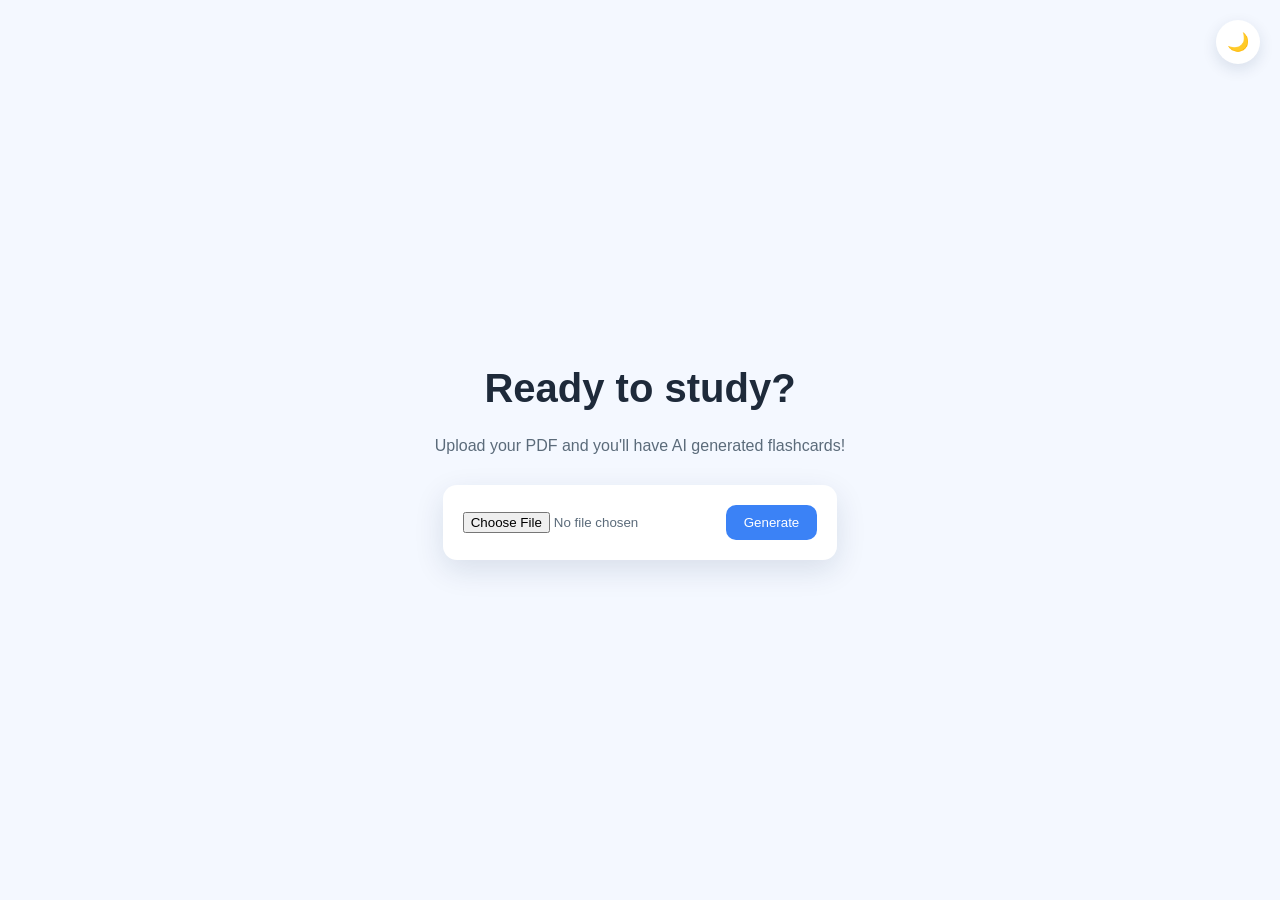
==== frontend/templates/index.html @ 55700ae7 "Refactor" ====
<!DOCTYPE html>
<html lang="en">
<head>
  <meta charset="UTF-8">
  <title>Flashcards AI</title>
  <link rel="stylesheet" href="../static/css/index.css">
</head>
<body>

<div class="main">
  <button class="theme-toggle" onclick="toggleTheme()">
    🌙
  </button>
  <h1>Ready to study?</h1>
  <p>Upload your PDF and you'll have AI generated flashcards!</p>

  <div class="upload-box">
    <input type="file" id="file">
    <button onclick="uploadPDF()">Generate</button>
  </div>

</div>

<script src="../static/json/upload.js"></script>
</body>
</html>
---- frontend/static/css/index.css ----
@import url('./styles.css');

.main {
  flex: 1;
  width: 100%;
  display: flex;
  flex-direction: column;
  justify-content: center;
  align-items: center;
  text-align: center;
}

h1 {
  font-size: 40px;
  margin-bottom: 10px;
}

p {
  color: var(--muted);
  margin-bottom: 30px;
}

.upload-box {
  background: var(--card);
  padding: 20px;
  border-radius: 14px;
  box-shadow: 0 10px 30px var(--shadow);
  display: flex;
  gap: 10px;
  align-items: center;
  justify-content: center;
}

input[type="file"] {
  color: var(--muted);
}

button {
  background: var(--primary);
  color: white;
  border: none;
  padding: 10px 18px;
  cursor: pointer;
  border-radius: 10px;
  transition: 0.2s;
}

button:hover {
  background: var(--primary-dark);
  transform: translateY(-1px);
}
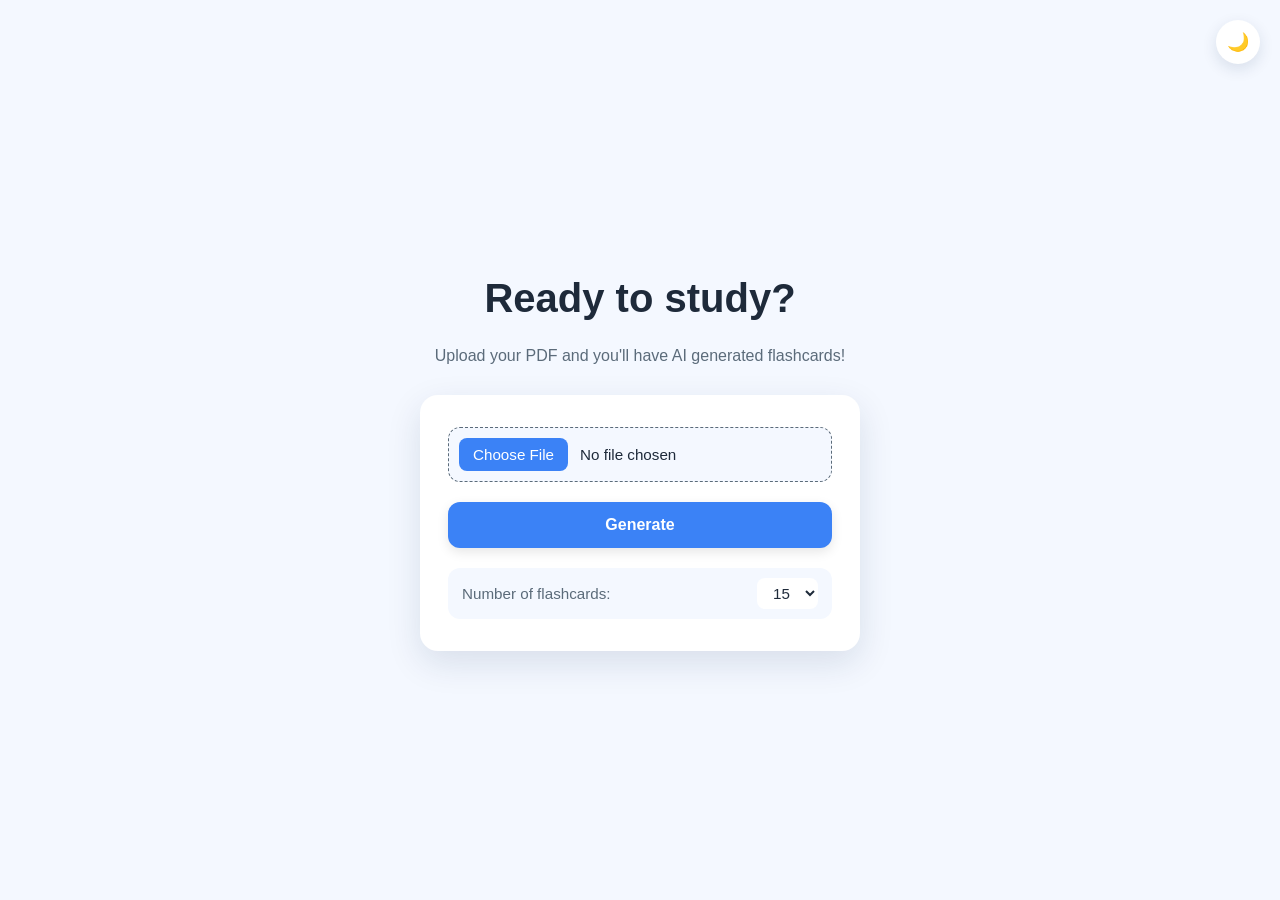
==== commit 705af2f6: "Button management, shuffle action" ====
--- a/frontend/templates/index.html
+++ b/frontend/templates/index.html
@@ -15,8 +15,16 @@
   <p>Upload your PDF and you'll have AI generated flashcards!</p>
 
   <div class="upload-box">
-    <input type="file" id="file">
-    <button onclick="uploadPDF()">Generate</button>
+    <input type="file" id="fileInput" accept=".pdf, .docx">
+    <button onclick="upload_file()">Generate</button>
+    <div class="upload-options">
+      <label for="cardCount">Number of flashcards:</label>
+      <select id="cardCount" name="cardCount">
+        <option value="15" selected>15</option>
+        <option value="20">20</option>
+        <option value="25" >25</option>
+      </select>
+</div>
   </div>
 
 </div>
--- a/frontend/static/css/index.css
+++ b/frontend/static/css/index.css
@@ -22,30 +22,111 @@
 
 .upload-box {
   background: var(--card);
-  padding: 20px;
-  border-radius: 14px;
-  box-shadow: 0 10px 30px var(--shadow);
+  padding: 32px 28px;
+  border-radius: 18px;
+  box-shadow: 0 12px 35px var(--shadow);
   display: flex;
-  gap: 10px;
-  align-items: center;
-  justify-content: center;
+  flex-direction: column;
+  gap: 20px;
+  width: 100%;
+  max-width: 440px;
+  border: 1px solid var(--border);
+  transition: transform 0.2s ease, box-shadow 0.2s ease;
 }
 
 input[type="file"] {
-  color: var(--muted);
+  color: var(--text);
+  font-size: 0.95rem;
+  padding: 10px;
+  background: var(--bg);
+  border: 1px dashed var(--muted);
+  border-radius: 12px;
+  cursor: pointer;
+  transition: all 0.2s ease;
+  width: 100%;
 }
 
-button {
+input[type="file"]:hover {
+  border-color: var(--primary);
+}
+
+input[type="file"]:disabled,
+select:disabled,
+button:disabled {
+  opacity: 0.5;
+  cursor: not-allowed;
+  transform: none !important;
+  box-shadow: none !important;
+}
+
+input[type="file"]::file-selector-button {
   background: var(--primary);
   color: white;
   border: none;
-  padding: 10px 18px;
+  padding: 8px 14px;
+  border-radius: 8px;
   cursor: pointer;
-  border-radius: 10px;
-  transition: 0.2s;
+  margin-right: 12px;
+  font-weight: 500;
+  transition: background 0.2s ease;
 }
 
-button:hover {
+input[type="file"]::file-selector-button:hover {
   background: var(--primary-dark);
-  transform: translateY(-1px);
+}
+
+.upload-options {
+  display: flex;
+  align-items: center;
+  justify-content: space-between;
+  background: var(--bg);
+  padding: 10px 14px;
+  border-radius: 12px;
+  font-size: 0.95rem;
+  color: var(--muted);
+  border: 1px solid var(--border);
+}
+
+.upload-options label {
+  font-weight: 500;
+}
+
+select {
+  background: var(--card);
+  color: var(--text);
+  border: 1px solid var(--border);
+  padding: 6px 12px;
+  border-radius: 8px;
+  font-size: 0.95rem;
+  outline: none;
+  cursor: pointer;
+  transition: border-color 0.2s ease;
+}
+
+select:focus, select:hover {
+  border-color: var(--primary);
+}
+
+.upload-box > button {
+  background: var(--primary);
+  color: white;
+  border: none;
+  padding: 14px;
+  font-size: 1rem;
+  font-weight: 600;
+  cursor: pointer;
+  border-radius: 12px;
+  transition: all 0.2s ease;
+  width: 100%;
+  box-shadow: 0 4px 12px rgba(0, 0, 0, 0.1);
+}
+
+.upload-box > button:hover {
+  background: var(--primary-dark);
+  transform: translateY(-2px);
+  box-shadow: 0 6px 16px rgba(0, 0, 0, 0.15);
+}
+
+.upload-box > button:active {
+  transform: translateY(0);
 }
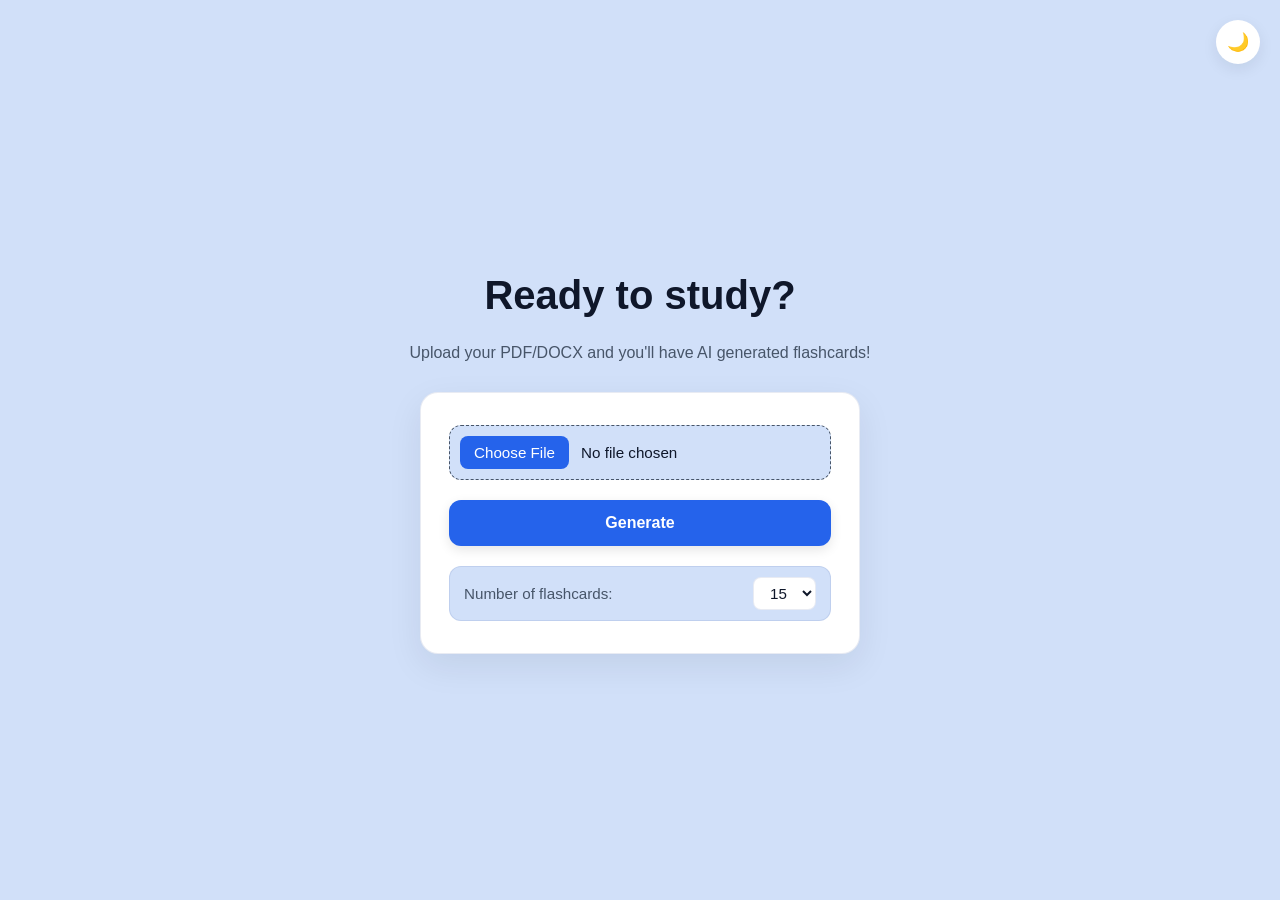
==== commit 3e1c7a44: "Added pdf export" ====
--- a/frontend/templates/index.html
+++ b/frontend/templates/index.html
@@ -12,7 +12,7 @@
     🌙
   </button>
   <h1>Ready to study?</h1>
-  <p>Upload your PDF and you'll have AI generated flashcards!</p>
+  <p>Upload your PDF/DOCX and you'll have AI generated flashcards!</p>
 
   <div class="upload-box">
     <input type="file" id="fileInput" accept=".pdf, .docx">
